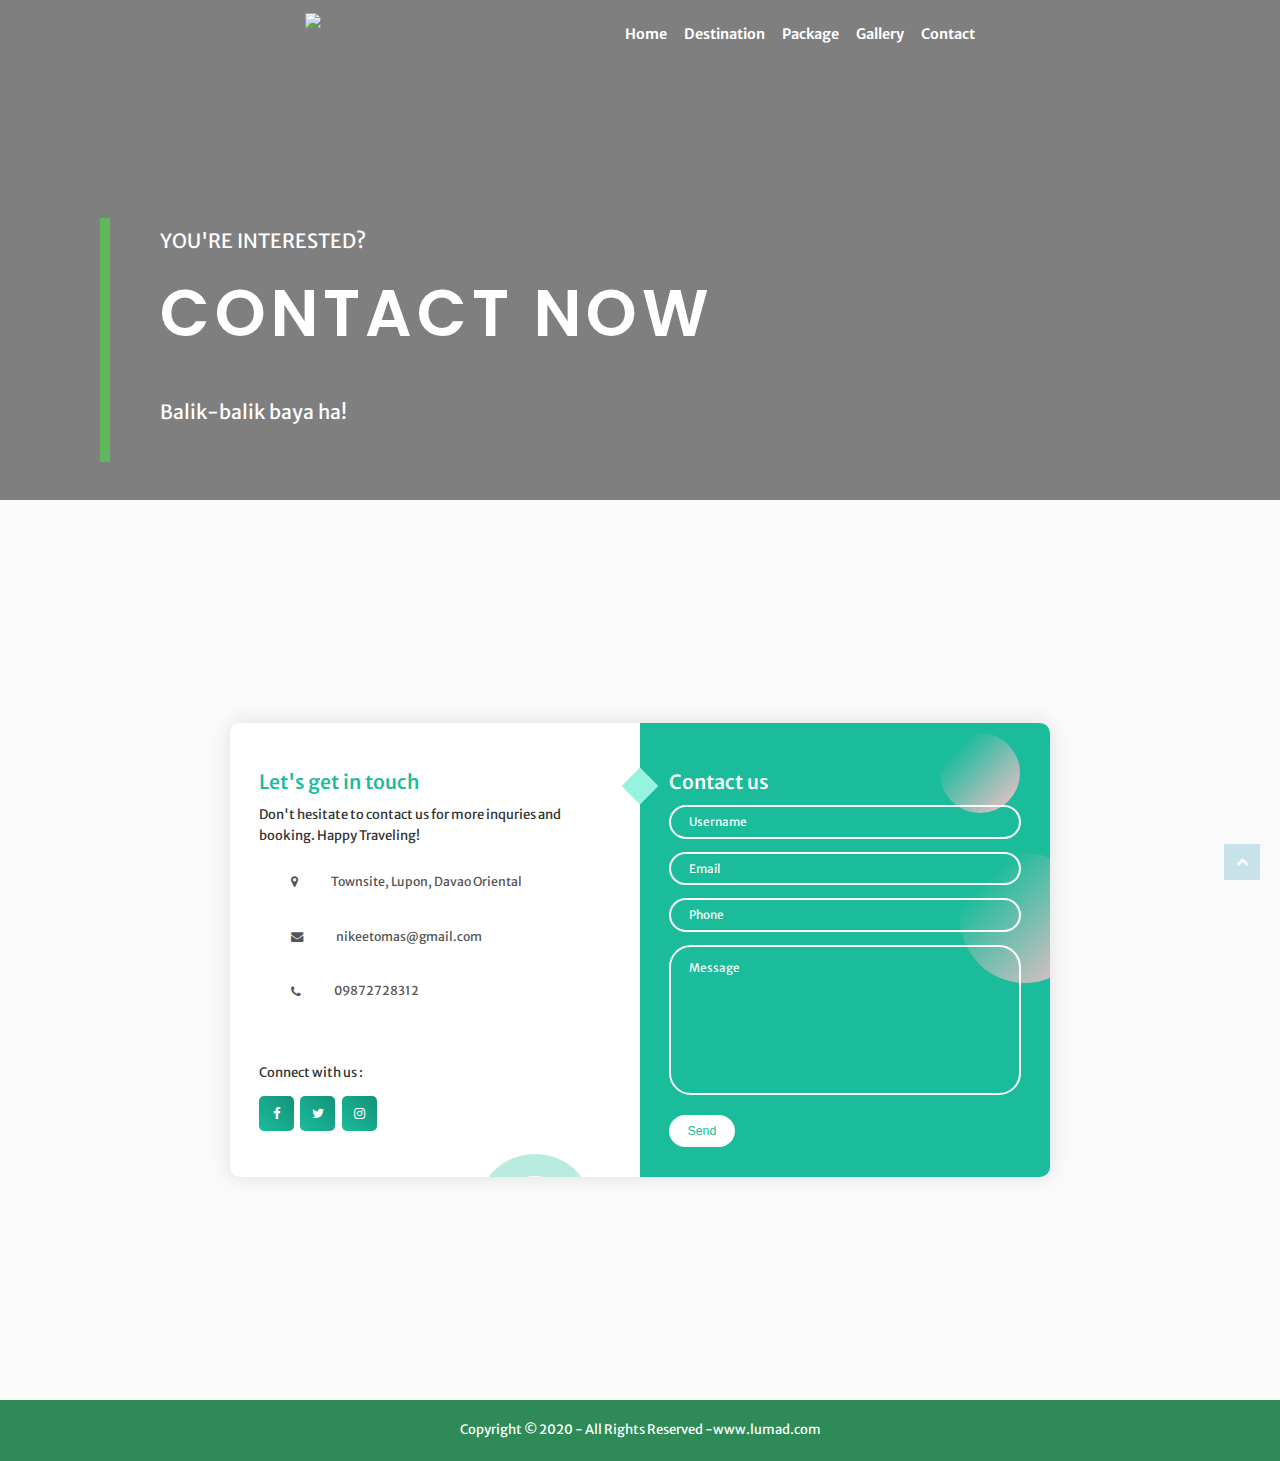
==== contact.html @ a86d0a51 "Add files via upload" ====
<!DOCTYPE html>
<html>
<head>
    <meta charset="UTF-8">
    <meta name="viewport" content="width=device-width, initial-scale=1.0">
    <title>Lumad</title>

    <link href="//maxcdn.bootstrapcdn.com/font-awesome/4.1.0/css/font-awesome.min.css" rel="stylesheet">
    <link rel="https://stackpath.bootstrapcdn.com/font-awesome/4.7.0/css/font-awesome.min.css" rel="stylesheet">
    <link rel="stylesheet" type="text/css" href="style.css">
    

</head>
<body id="myPage">
    
<section class="wrapper" id="contact-1">
    <div class="overlay">

        <header class="d-flex-r clear justify-content-space-between">
<!--logo-->
            <div class="my-1" id="logo"><a href="index.html"><img src="img/logo1.png"></a></div>
    

        <!--Navigation-->
        <nav class="fl_right font-xs text uppercase" id="main-navbar">

            <ul class="clear">
                <li><a href="index.html">Home</a></li>
                <li><a href="destination.html">Destination</a></li>
                <li><a href="package.html">Package</a> </li>
                <li><a href="gallery.html">Gallery</a></li>
                <li class="active"><a href="contact.html">Contact</a></li>
            </ul>
        </nav>
    </header>

         <div id="banner-text" class="d-flex-c text-left">
             <article>
              <p class="my-1 text-uppercase font-x1">You're Interested?</p>
              <h1 class="heading text-left text-uppercase text-bold font-x3 my-1">Contact Now</h1>
              <p class="my-3 font-x1">Balik-balik baya ha!</p>
            </article>
        </div>
    </div>


</section>
    <section class="container-contact">
      <div class="form">
        <div class="contact-info">
          <h3 class="title">Let's get in touch</h3>
          <p class="text font-xs text-dark">
           Don't hesitate to contact us for more inquries and booking. Happy Traveling!
          </p>

          <div class="info">
            <div class="information">
                <i class="fa fa-map-marker"></i>
              <p> Townsite, Lupon, Davao Oriental</p>
            </div>
            <div class="information">
                <i class="fa fa-envelope"></i>
              <p>nikeetomas@gmail.com</p>
            </div>
            <div class="information">
                <i class="fa fa-phone"></i>
              <p>09872728312</p>
            </div>
          </div>

          <div class="social-media">
            <p>Connect with us :</p>
            <div class="social-icons">
              <a href="#">
                <i class="fa fa-facebook"></i>
              </a>
              <a href="#">
                <i class="fa fa-twitter"></i>
              </a>
              <a href="#">
                <i class="fa fa-instagram"></i>
              </a>
            </div>
          </div>
        </div>

        <div class="contact-form">
            <span class="circle one"></span>
            <span class="circle two"></span>
  
            <form id="contact-form" method="post" action="mail-control-form.php">
              <h3 class="title">Contact us</h3>
              <div class="input-container">
                <input type="text" name="name" class="input" />
                <label for="">Username</label>
                <span>Username</span>
              </div>
              <div class="input-container">
                <input type="email" name="email" class="input" />
                <label for="">Email</label>
                <span>Email</span>
              </div>
              <div class="input-container">
                <input type="tel" name="phone" class="input" />
                <label for="">Phone</label>
                <span>Phone</span>
              </div>
              <div class="input-container textarea">
                <textarea name="message" class="input"></textarea>
                <label for="">Message</label>
                <span>Message</span>
              </div>
              <input type="submit" name="" value="Send" class="btn-contact"><a href="index.html"></a>
            </form>
        </div>
      </div>
    </section>

    <script src="script.js"></script>


<div class="wrapper bg-green">
    <div class="d-flex-r clear justify-content-space-between" id="copyright">
        <p class="d-flex-r">Copyright &copy; 2020 - All Rights Reserved - <a href="#">www.lumad.com</a></p>
        <a href="#myPage" id="backtotop"><i class="fa fa-chevron-up"></i></a> 
    
    </div>
</div>
  

</body>
</html>
---- style.css ----
@import url('http://fonts.googleapis.com/css?family=Merriweather+Sans|Poppins');

.font-xs{font-size: 1rem !important;}
.font-x1{font-size: 1.5rem !important;}
.font-x2{font-size: 2.5rem !important;}
.font-x3{font-size: 5rem !important;}

.heading{
    font-family:Poppins, sans-serif;
    margin: 0;
    line-height: normal;
}

.nospace{margin:0 !important;padding: 0 !important; list-style: none;}
.m-1{margin: 1rem;}
.m-2{margin: 2rem;}

.my-1{margin-top: 1rem;margin-bottom: 1rem;}
.my-2{margin-top: 2rem;margin-bottom: 2rem;}
.my-3{margin-top: 3rem;margin-bottom: 3rem;}
.my-4{margin-top: 4rem;margin-bottom: 4rem;}

.mx-1{margin-left: 1rem;margin-right: 1rem;}
.mx-2{margin-left: 2rem;margin-right: 2rem;}
.mx-3{margin-left: 3rem;margin-right: 3rem;}
.mx-4{margin-left: 4rem;margin-right: 4rem;}

.p-1{padding: 1rem;}
.p-2{padding: 2rem;}

article,figure,section{display: block;margin: 0;padding: 0;}

img{
    width: auto;
    max-width: 100%;
    height: auto;
    margin: 0;
    padding: 0;
    border: none;
}

html{overflow-x: hidden;overflow-y: scroll;}

html,body{
    color:#FFF;
    font-size: 13px;
    margin: 0;
    padding: 0;
    line-height: 1.6em;
    font-family: 'Merriweather Sans', sans-serif;
}
h1{letter-spacing: 5px;}
*, *::before, *::after{box-sizing: border-box;}
*, *::before, *::after, *:hover{transition: all 0.3s ease-in-out;}

a{
    outline: none;
    text-decoration: none;
    color: #333;
    cursor: pointer;
}
a:hover{font-weight: bold;}
.d-flex-c{
    display: flex !important;
    margin: 0 auto;
    flex-direction: column;
  
}
.d-flex-r{
    display: flex !important;
    margin: 0 auto;
    flex-direction: row;
    justify-content: center;
}
.justify-content-space-between{
    justify-content: space-between;
}
.wrapper{
    display: block;
    width: 100%;
    margin: 0;
    padding: 0;
    text-align: left;
    word-wrap: break-word;
}
.container{
padding: 6rem;
}
.bg-grey{background-color: #EEE;}
.bg-green{background-color: seagreen;}

.btn{
    display: inline-block;
    padding: 8px 18px;
    text-transform: uppercase;
    border: 1px solid;
    cursor: pointer;
}
.btn, .btn.inverse:hover{
    color: #FFF;
    background-color:seagreen;
    border-color:seagreen;
}
.btn:hover, .btn.inverse{
    color: inherit;
    background-color: transparent;
    border-color: inherit;
}
.clear{display: block;}
.clear::before, .clear::after{display: table;content: "";}

.text-center{text-align: center;}
.text-right{text-align: right;}
.text-left{text-align: left;}
.text-uppercase{text-transform: uppercase;}
.text-bold{font-weight: 600;}
.text-justify{text-align: justify;}
.text-white{color: #FFF !important;}
.text-dark{color: #333 !important;}

.fl_left{float: left;}
.fl_right{float: right;}

#parallax-1{
    background:url(img/bg-1.jpg) fixed no-repeat;
    min-height: 720px;
    background-position: center;
}
#parallax-1 .overlay{ min-height: 720px;}
.overlay{
    position: relative;
    z-index: 1;
    background-color: rgba(0, 0,0,0.5) !important;
}

#logo img{ 
    height:50px;}
nav ul,nav ol{ margin: 0; padding: 0; list-style: none;}

#main-navbar{ line-height: normal;}
#main-navbar li{
    display: inline-block;
    position: relative;
    margin: 0 15px 0 0;
    padding: 0;
}
#main-navbar li:last-child{margin-right: 0;}
#main-navbar li  a{display: block; padding: 25px 0; color: inherit;}
#main-navbar li li{width: 100%; margin: 0;}
#main-navbar li li:hover > a{color: #FFF; background-color: seagreen;}
#main-navbar ul ul{
    z-index: 9999;
    position: absolute;
    width: 180px;
    text-transform: none;
    visibility: hidden;
    opacity: 0;
}
#main-navbar ul li:hover > ul{
    visibility: visible;
    opacity: 1;
}
#main-navbar .active a, #main-navbar a, #main-navbar li:hover > a{
    color: #FFF;
    font-size: 1.1rem;
    font-weight: 600;
    background-color: inherit;
}
#main-navbar ul ul ul{
    left: 180px;
    top: 0;
}

#banner-text{
    position: relative;
    top: 150px;
    margin-left: 100px;
    border-left: 10px solid rgb(95, 185, 91);
    padding-left: 50px;
}
.one_half{
    
    float: left;
    list-style: none;
    width: 48%;
} 
#extra-text article{
    margin-left: 10px;
}

#parralax-2{background: url(img/bg-3.jpg) fixed no-repeat;}

#destination ul li{
    max-width: 300px;
}
.hover1{
    width: 100%;
    height: 100%;
    float: left;
    overflow: hidden;
    position: relative;
    text-align: center;
    cursor: default;
}
.hover1 .overlay{
    width: 100%;
    height: 100%;
    position: absolute;
    overflow: hidden;
    top: 0;
    left: 0;
    opacity: 0;
    background-color: rgba(0,0,0,0.5);
    transition: all 0.4s cubic-bezier(0.88,-0.99,1.81);
}
.hover1 img{
    display: block;
    position: relative;
    transition: all 0.4s cubic-bezier(0.88,-0.99,1.81);
}
.hover1 h2{
    text-transform: uppercase;
    color: #FFF;
    text-align: center;
    position: relative;
    font-size: 17px;
    background: rgba(0,0,0,0.6);
    transform: translateY(-100px);
    transition: all 0.4s cubic-bezier(0.88,-0.99,1.81);
    padding: 10px;
}
.hover1 a.info{
    text-decoration:none;
    display: inline-block;
    text-transform: uppercase;
    color: #FFF;
    border: 1px solid #FFF;
    background-color: transparent;
    opacity: 0;
    transition: all 0.4s ease;
    margin: 50px 0 0;
    padding: 7px 14px;
}
.hover1 .info:hover{
    box-shadow: 0 0 5px #FFF;
}
.hover1:hover img{
    transform: scale(1.2);
}
.hover1:hover .overlay{
    opacity: 1;
}
.hover1:hover h2, .hover1:hover a.info{
    opacity: 1;
    transform: translateY(0);
}
.hover1:hover a.info{transition-delay:0.2s}

.hover2 figure img{
    transform: rotate(15deg) scale(1.4);
    transition: 0.3s ease-in-out;
}
.hover2 figure:hover img{
    transform: rotate(0) scale(1);
}
figure{background: #FFF; overflow: hidden;}

#customize-package .border-right{ border-right: 10px solid seagreen;}
#customize-package #fixed-1{
    background: url(img/bg-1.jpg) no-repeat;
    height: 560px;
    background-position: center;
}
 
#package{
    background: url(img/bg-world.png);
}
#package .meta li{display: inline-block; font-size: 0.8rem;}
#package .meta li::after{margin-left: 5px; content: "|";}
#package .met li:last-child::after{margin-left: 0; content: "";}
#package article:not(:first-child){margin-left: 4%;}
#package article{
    border: 1px solid #DDD;
}
#package article:hover{
    box-shadow: 0 20px 80px rgba(0, 0,0,0.5);
}
#copyright{padding: 20px 0;}
#copyright a{color: white;}
#copyright *{margin: 0; padding: 0;}

#backtotop{
    color: #FFF;
    background-color: #57adc4;
    z-index: 999;
    display: inline-block;
    position: fixed;
    bottom: 20px;
    right: 20px;
    width: 36px;
    height: 36px;
    line-height: 36px;
    font-size: 1rem;
    text-align: center;
    opacity: 0.3;
}
#backtotop i{
    display: block;
    width: 100%;
    height: 100%;
    line-height: inherit;
}
#backtotop:hover{
    opacity: 1;
}

#contact-1{
    background:url(img/bg-1.jpg) fixed no-repeat;
    min-height: 500px;
    background-position: center;
}
#contact-1 .overlay{ min-height: 500px;}
.overlay{
    position: relative;
    z-index: 1;
    background-color: rgba(0, 0,0,0.5) !important;
}

  .container-contact {
    position: relative;
    width: 100%;
    min-height: 100vh;
    padding: 2rem;
    background-color: #fafafa;
    overflow: hidden;
    display: flex;
    align-items: center;
    justify-content: center;
  }
  
  .form {
    width: 100%;
    max-width: 820px;
    background-color: #fff;
    border-radius: 10px;
    box-shadow: 0 0 20px 1px rgba(0, 0, 0, 0.1);
    z-index: 1000;
    overflow: hidden;
    display: grid;
    grid-template-columns: repeat(2, 1fr);
  }
  
  .contact-form {
    background-color: #1abc9c;
    position: relative;
  }
  
  .circle {
    border-radius: 50%;
    background: linear-gradient(135deg, transparent 20%, pink);
    position: absolute;
  }
  
  .circle.one {
    width: 130px;
    height: 130px;
    top: 130px;
    right: -40px;
  }
  
  .circle.two {
    width: 80px;
    height: 80px;
    top: 10px;
    right: 30px;
  }
  
  .contact-form:before {
    content: "";
    position: absolute;
    width: 26px;
    height: 26px;
    background-color: #96f3e0;
    transform: rotate(45deg);
    top: 50px;
    left: -13px;
  }
  
  form {
    padding: 2.3rem 2.2rem;
    z-index: 10;
    overflow: hidden;
    position: relative;
  }
  
  .title {
    color: #fff;
    font-weight: 500;
    font-size: 1.5rem;
    line-height: 1;
    margin-bottom: 0.7rem;
  }
  
  .input-container {
    position: relative;
    margin: 1rem 0;
  }
  
  .input {
    width: 100%;
    outline: none;
    border: 2px solid #fafafa;
    background: none;
    padding: 0.6rem 1.2rem;
    color: #fff;
    font-weight: 500;
    font-size: 0.95rem;
    letter-spacing: 0.5px;
    border-radius: 25px;
    transition: 0.3s;
  }
  
  textarea.input {
    padding: 0.8rem 1.2rem;
    min-height: 150px;
    border-radius: 22px;
    resize: none;
    overflow-y: auto;
  }
  
  .input-container label {
    position: absolute;
    top: 50%;
    left: 15px;
    transform: translateY(-50%);
    padding: 0 0.4rem;
    color: #fafafa;
    font-size: 0.9rem;
    font-weight: 400;
    pointer-events: none;
    z-index: 1000;
    transition: 0.5s;
  }
  
  .input-container.textarea label {
    top: 1rem;
    transform: translateY(0);
  }
  
  .btn-contact {
    padding: 0.6rem 1.3rem;
    background-color: #fff;
    border: 2px solid #fafafa;
    font-size: 0.95rem;
    color: #1abc9c;
    line-height: 1;
    border-radius: 25px;
    outline: none;
    cursor: pointer;
    transition: 0.3s;
    margin: 0;
  }
  
  .btn-contact:hover {
    background-color: transparent;
    color: #fff;
  }
  
  .input-container span {
    position: absolute;
    top: 0;
    left: 25px;
    transform: translateY(-50%);
    font-size: 0.8rem;
    padding: 0 0.4rem;
    color: transparent;
    pointer-events: none;
    z-index: 500;
  }
  
  .input-container span:before,
  .input-container span:after {
    content: "";
    position: absolute;
    width: 10%;
    opacity: 0;
    transition: 0.3s;
    height: 5px;
    background-color: #1abc9c;
    top: 50%;
    transform: translateY(-50%);
  }
  
  .input-container span:before {
    left: 50%;
  }
  
  .input-container span:after {
    right: 50%;
  }
  
  .input-container.focus label {
    top: 0;
    transform: translateY(-50%);
    left: 25px;
    font-size: 0.8rem;
  }
  
  .input-container.focus span:before,
  .input-container.focus span:after {
    width: 50%;
    opacity: 1;
  }
  
  .contact-info {
    padding: 2.3rem 2.2rem;
    position: relative;
  }
  
  .contact-info .title {
    color: #1abc9c;
  }
  
  
  .information {
    display: flex;
    color: #555;
    margin: 0.7rem 0;
    align-items: center;
    font-size: 0.95rem;
    text-indent: 2.5rem;
  }
  
  .icon {
    width: 28px;
    margin-right: 0.7rem;
  }
  
  .social-media {
    padding: 2rem 0 0 0;
  }
  
  .social-media p {
    color: #333;
  }
  
  .social-icons {
    display: flex;
    margin-top: 0.5rem;
  }
  
  .social-icons a {
    width: 35px;
    height: 35px;
    border-radius: 5px;
    background: linear-gradient(45deg, #1abc9c, #149279);
    color: #fff;
    text-align: center;
    line-height: 35px;
    margin-right: 0.5rem;
    transition: 0.3s;
  }
  
  .social-icons a:hover {
    transform: scale(1.05);
  }
  
  .contact-info:before {
    content: "";
    position: absolute;
    width: 110px;
    height: 100px;
    border: 22px solid #1abc9c;
    border-radius: 50%;
    bottom: -77px;
    right: 50px;
    opacity: 0.3;
  }
  
  .big-circle {
    position: absolute;
    width: 500px;
    height: 500px;
    border-radius: 50%;
    background: linear-gradient(to bottom, #1cd4af, #159b80);
    bottom: 50%;
    right: 50%;
    transform: translate(-40%, 38%);
  }
  
  .big-circle:after {
    content: "";
    position: absolute;
    width: 360px;
    height: 360px;
    background-color: #fafafa;
    border-radius: 50%;
    top: calc(50% - 180px);
    left: calc(50% - 180px);
  }
  
  .square {
    position: absolute;
    height: 400px;
    top: 50%;
    left: 50%;
    transform: translate(181%, 11%);
    opacity: 0.2;
  }
  

  #gallery-1{
    background:url(img/bg-1.jpg) fixed no-repeat;
    min-height: 50px;
    background-position: center;
}
  #gallery-1 .overlay{ min-height: 50px;}
.overlay{
    position: relative;
    z-index: 1;
    background-color: rgba(0, 0,0,0.5) !important;
}

#gallery-2{
    background: url(img/bg-3.jpg) fixed no-repeat;
    background-position: center;
}
#package-1{
    background:url(img/bg-1.jpg) fixed no-repeat;
    min-height: 400px;
    background-position: center;
}
  #package-1 .overlay{ min-height: 400px;}
.overlay{
    position: relative;
    z-index: 1;
    background-color: rgba(0, 0,0,0.5) !important;
}
#destination-1{
    background:url(img/bg-1.jpg) fixed no-repeat;
    min-height: 50px;
    background-position: center;
}
  #destination-1 .overlay{ min-height: 50px;}
.overlay{
    position: relative;
    z-index: 1;
    background-color: rgba(0, 0,0,0.5) !important;
}

#package-details-1{
  background:url(img/bg-1.jpg) fixed no-repeat;
  min-height: 50px;
  background-position: center;
}
#package-details-1.overlay{ min-height: 50px;}
.overlay{
  position: relative;
  z-index: 1;
  background-color: rgba(0, 0,0,0.5) !important;
}
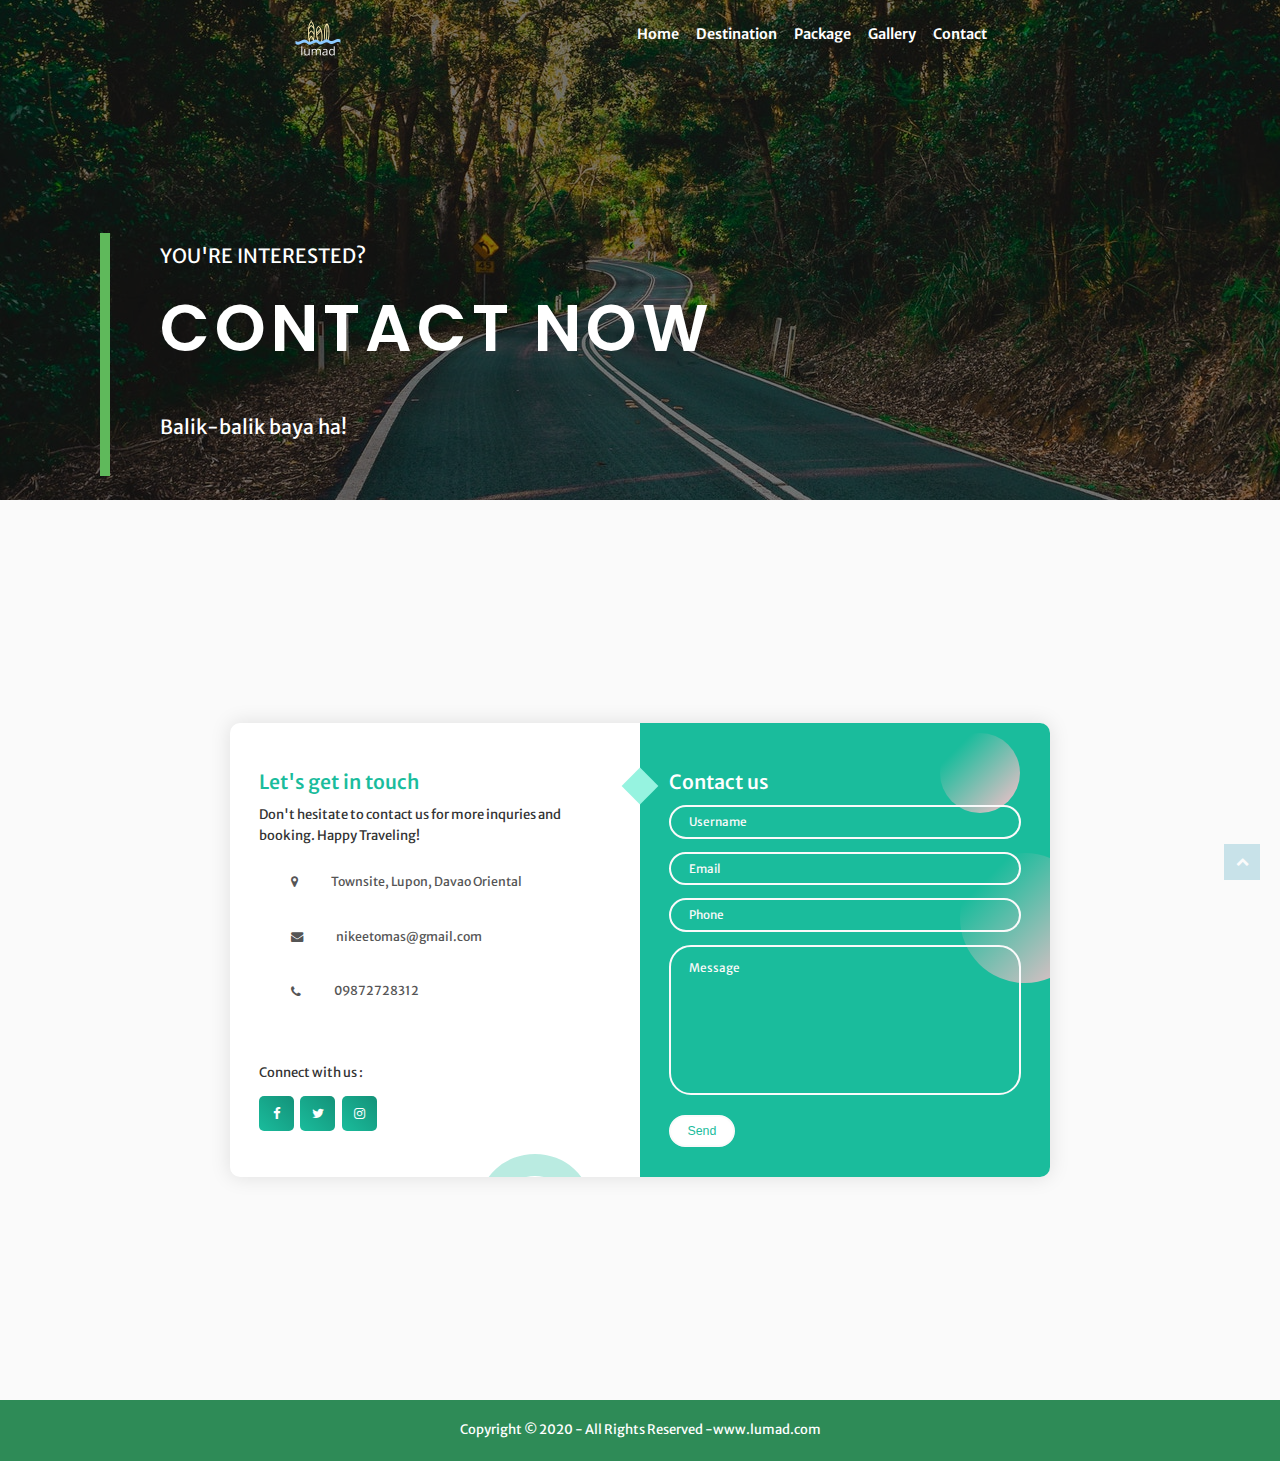
==== commit 35c2d4fb: "Update contact.html" ====
--- a/contact.html
+++ b/contact.html
@@ -26,7 +26,7 @@
         <nav class="fl_right font-xs text uppercase" id="main-navbar">
 
             <ul class="clear">
-                <li><a href="index.html">Home</a></li>
+                <li><a href="home.html">Home</a></li>
                 <li><a href="destination.html">Destination</a></li>
                 <li><a href="package.html">Package</a> </li>
                 <li><a href="gallery.html">Gallery</a></li>
@@ -130,4 +130,4 @@
   
 
 </body>
-</html>+</html>
